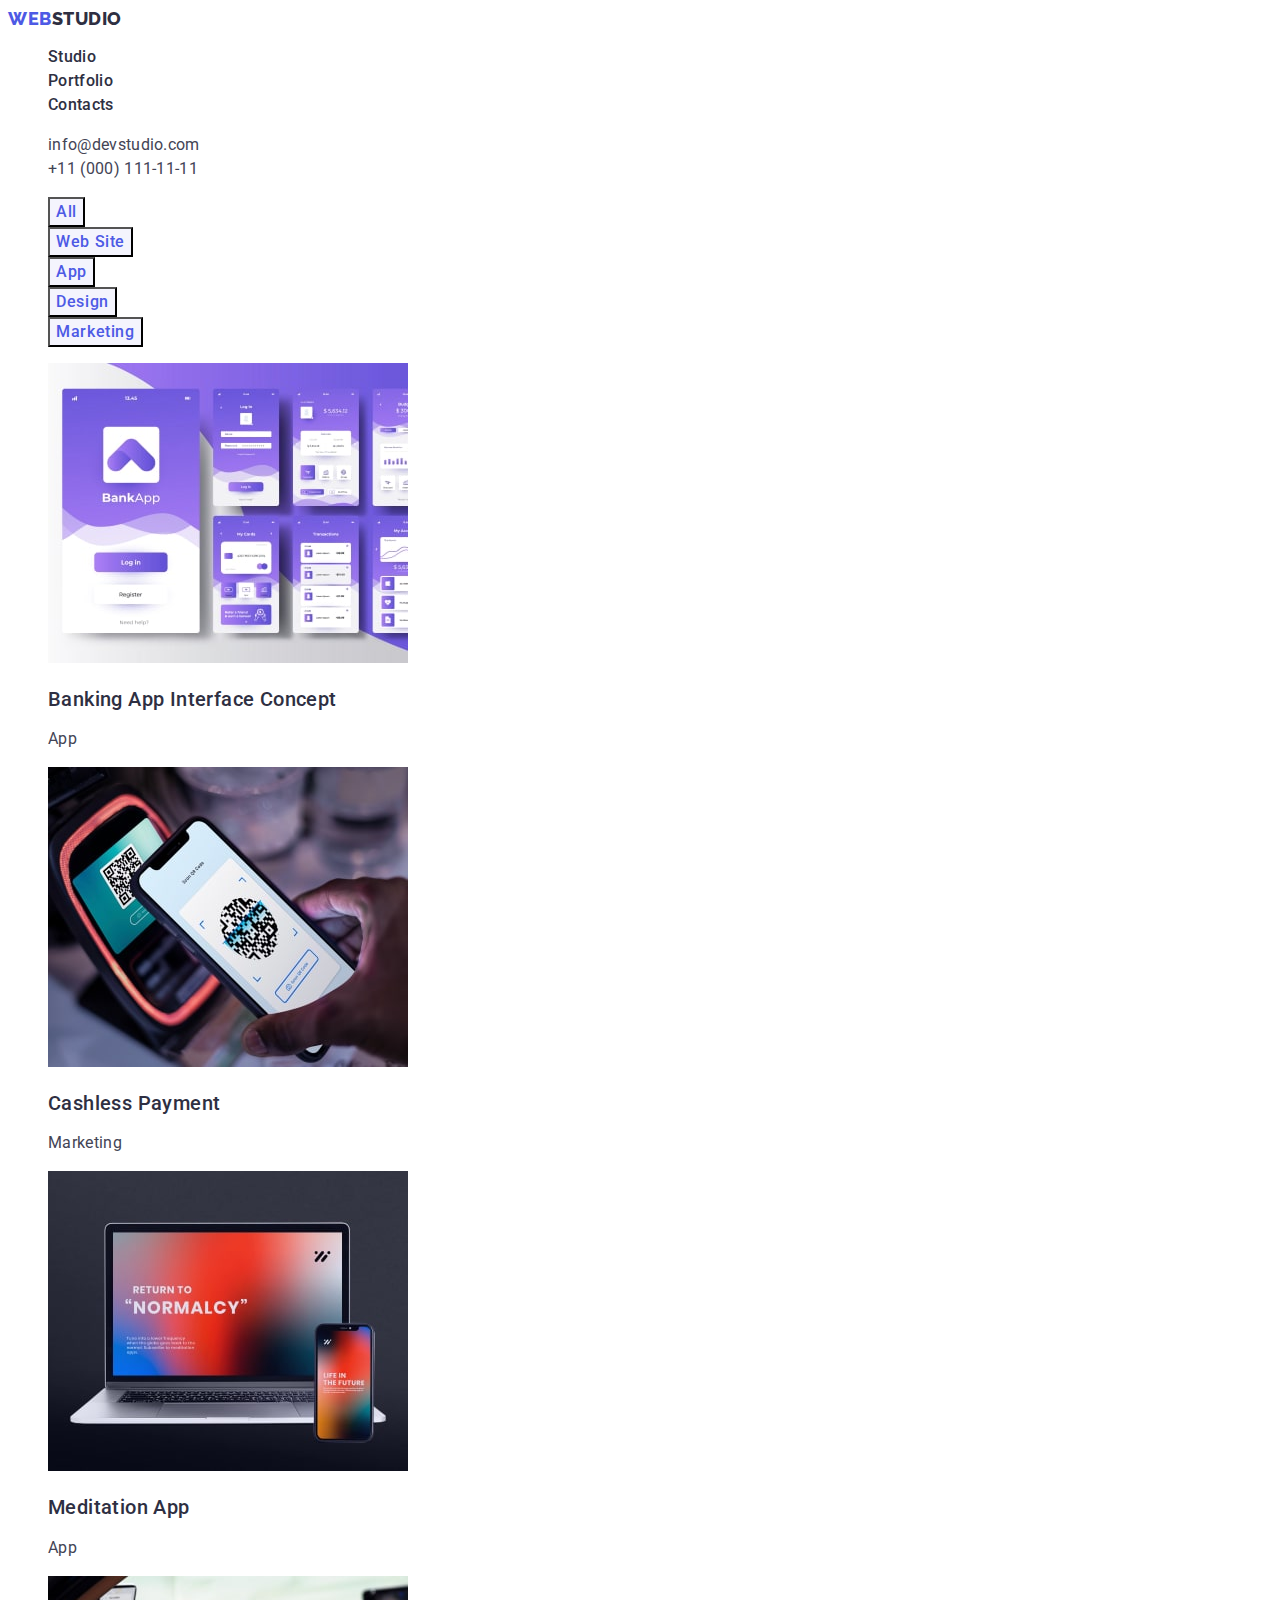
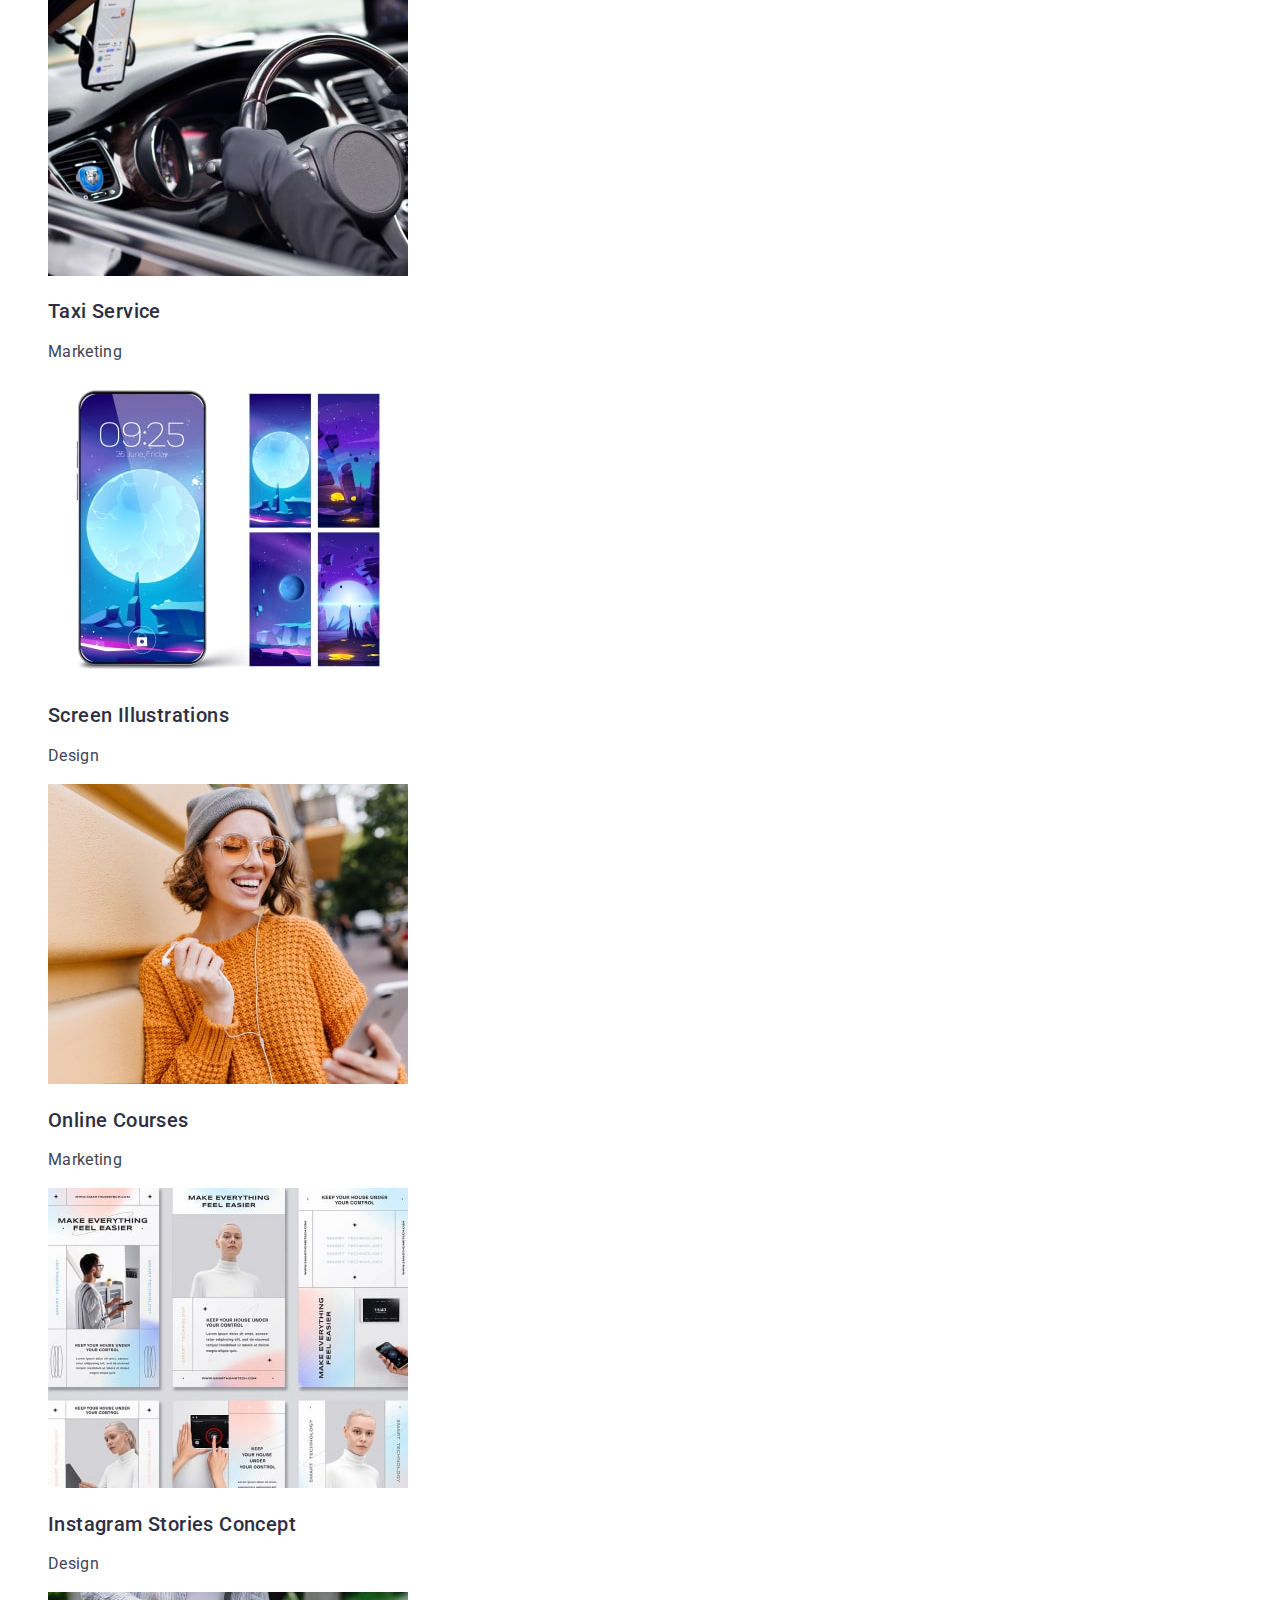
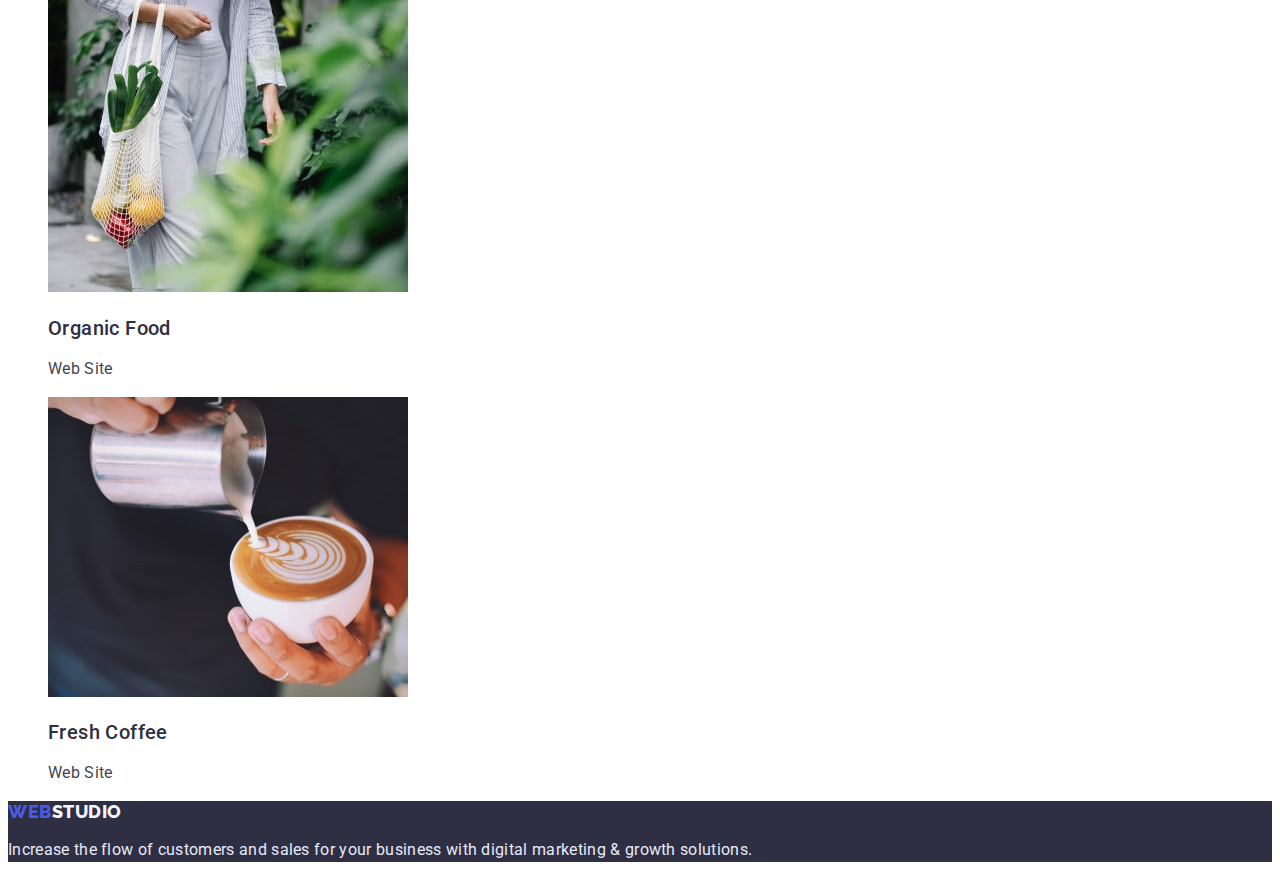
==== portfolio.html @ 9581b540 "Initial commit" ====
<!DOCTYPE html>
<html lang="en">

<head>
    <meta charset="UTF-8">
    <meta http-equiv="X-UA-Compatible" content="IE=edge">
    <meta name="viewport" content="width=device-width, initial-scale=1.0">
    <title>Document</title>
    <link rel="stylesheet" href="./css/styles.css">
    <link rel="preconnect" href="https://fonts.googleapis.com">
    <link rel="preconnect" href="https://fonts.gstatic.com" crossorigin>
    <link
        href="https://fonts.googleapis.com/css2?family=Raleway:wght@800&family=Roboto:wght@400;500;700;900&display=swap"
        rel="stylesheet">
</head>

<body>
    <header class="header">
        <nav class="header-nav">
            <a class="logo link" href=" ./index.html">Web<span class="logo-studio-header">Studio</span></a>
            <ul class="header-list list">
                <li class="header-item"> <a class="header-item-link link" href="./index.html">Studio</a></li>
                <li class="header-item"><a class="header-item-link link" href="./portfolio.html">Portfolio</a></li>
                <li class="header-item"><a class="header-item-link link" href="">Contacts</a></li>
            </ul>
        </nav>
        <address class="header-address">
            <ul class="address-list list">
                <li class="adress-list-item"> <a class="contact link" href=" mailto:info@devstudio.com">info@devstudio.com</a>
                </li>
                <li class="adress-list-item"><a class="contact link" href="tel:+110001111111">+11 (000)
                        111-11-11</a></li>
            </ul>
        </address>
    </header>
    <main>
        
        <section class="section-btn">
            <h1 hidden>text</h1>
            <ul class="list-btn list">
                <li><button type="button" class="btn">All</button> </li>
                <li><button type="button" class="btn">Web Site</button></li>
                <li><button type="button" class="btn">App</button></li>
                <li><button type="button" class="btn">Design</button></li>
                <li><button type="button" class="btn">Marketing</button></li>
            </ul>
            <ul class="projects-list list">
                <li class="projects-list-item">
                    <a class="projects-link link" href="">
                        <img src="./images/img-8.jpg" alt="Banking App Interface Concept" width="360" height="300">
                        <h2 class="projects-title list-title">Banking App Interface Concept</h2>
                        <p class="projects-text list-text">App</p>
                    </a>
                </li>
                <li class="projects-list-item">
                    <a class="projects-link link" href="">
                        <img src="./images/img-7.jpg" alt="Cashless Payment" width="360" height="300">
                        <h2 class="projects-title list-title">Cashless Payment</h2>
                        <p class="projects-text list-text">Marketing</p>
                    </a>
                </li>
                <li class="projects-list-item">
                    <a class="projects-link link" href="">
                        <img src="./images/img-6.jpg" alt="Meditation App" width="360" height="300">
                        <h2 class="projects-title list-title">Meditation App</h2>
                        <p class="projects-text list-text">App</p>
                    </a>
                </li>
                <li class="projects-list-item">
                    <a class="projects-link link" href="">
                        <img src="./images/img-5.jpg" alt="Taxi Service" width="360" height="300">
                        <h2 class="projects-title list-title">Taxi Service</h2>
                        <p class="projects-text list-text">Marketing</p>
                    </a>
                </li>
                <li class="projects-list-item">
                    <a class="projects-link link" href="">
                        <img src="./images/img-4.jpg" alt="Screen Illustrations" width="360" height="300">
                        <h2 class="projects-title list-title">Screen Illustrations</h2>
                        <p class="projects-text list-text">Design</p>
                    </a>
                </li>
                <li class="projects-list-item">
                    <a class="projects-link link" href="">
                    <img src="./images/img-3.jpg" alt="Online Courses" width="360" height="300">
                    <h2 class="projects-title list-title">Online Courses</h2>
                    <p class="projects-text list-text">Marketing</p>
                </a>
                </li>
                <li class="projects-list-item">
                    <a class="projects-link link" href="">
                        <img src="./images/img-2.jpg" alt="Instagram Stories Concept" width="360" height="300">
                        <h2 class="projects-title list-title">Instagram Stories Concept</h2>
                        <p class="projects-text list-text">Design</p>
                    </a>
                </li>
                <li class="projects-list-item">
                    <a class="projects-link link" href="">
                        <img src="./images/img-1.jpg" alt="Organic Food" width="360" height="300">
                        <h2 class="projects-title list-title">Organic Food</h2>
                        <p class="projects-text list-text">Web Site</p>
                    </a>
                </li>
                <li class="projects-list-item">
                    <a class="projects-link link" href="">
                        <img src="./images/img.jpg" alt="Fresh Coffee" width="360" height="300">
                        <h2 class="projects-title list-title">Fresh Coffee</h2>
                        <p class="projects-text list-text">Web Site</p>
                    </a>
                </li>
            </ul>
        </section>
    </main>

    <footer class="footer">
        <a class="logo link" href=" ./index.html">Web<span class="logo-studio-footer">Studio</span></a>
        <p class="footer-text">Increase the flow of customers and sales for your business with digital marketing &
            growth solutions.
        </p>
    </footer>
    

</body>

</html>
---- css/styles.css ----
:root {
	--color-iris: #4d5ae5;
	--color-ocean: #404bbf;
	--color-navy-blue: #2e2f42;
	--color-green: #31d0aa;
	--color-slate: #434455;
	--color-light-slate: #8e8f99;
	--color-cornflower: #e7e9fc;
	--color-cloud: #f4f4fd;
	--color-navy-blue-modal: #2e2f42;
	--color-grey: #2e2f42;
}
body {
    font-family: 'Roboto', sans-serif;
    color: var(--color-slate);
    font-size: 16px;  
    line-height: 1.5;
}
.link {
    text-decoration: none;
}
.list {
    list-style: none;
}

.btn {
    font-family: inherit;
    font-weight: 500;
    font-size: 16px;
    line-height: 1.5;
    display: flex;
    align-items: center;
    text-align: center;
    letter-spacing: 0.04em;
    color: var(--color-iris);
    background: var(--color-cloud);
    cursor: pointer;
}

.btn:hover,
.btn:focus {
    background: var(--color-ocean);
    color: #FFFFFF;
}

.section-title {
    font-size: 36px;
    line-height: 1.11;
    text-align: center;
    letter-spacing: 0.02em;
    text-transform: capitalize;
    color: var(--color-navy-blue);
}

.list-title {
    font-weight: 500;
    font-size: 20px;
    line-height: 1.2;
    letter-spacing: 0.02em;
    color: var(--color-navy-blue);
}
.list-text {
    font-size: 16px;
    line-height: 1.5;
    letter-spacing: 0.02em;
    color: var(--color-slate);
}

.logo {
    font-family: 'Raleway', sans-serif;
    font-weight: 800;
    font-size: 18px;
    line-height: 1.17;
    display: flex;
    align-items: center;
    letter-spacing: 0.03em;
    text-transform: uppercase;
    color: var(--color-iris);
}
/**-----Header-----**/
.logo-studio-header{
    color: var(--color-grey);
}

.header-list {}

.header-item-link {
    font-weight: 500;
    font-size: 16px;
    line-height: 1.5;
    letter-spacing: 0.02em;
    color: var(--color-grey)
}

.header-item-link:hover,
.header-item-link:focus {
    color: var(--color-ocean);
}


.contact {
    font-size: 16px;
    line-height: 1.5;
    letter-spacing: 0.02em;
    color: var(--color-slate);
}

.header-address {
    font-style: normal;
}
.contact:hover,
.contact:focus {
    color: var(--color-ocean);
}


/**-------Main-------**/
/* -----Section-one---*/
.section-one {
    background: var(--color-grey);
}
.caption {
    font-size: 56px;
    line-height: 1.07;
    text-align: center;
    letter-spacing: 0.02em;
    color: #FFFFFF;
}

.section-one-btn {
    font-family: inherit;
    font-weight: 500;
    font-size: 16px;
    line-height: 1.5;
    align-items: center;
    letter-spacing: 0.04em;
    color: #FFFFFF;
    background: var(--color-iris);
    cursor: pointer;
}

/**-------Team-------**/

.team {
    background: var(--color-cloud);
}

/**-------Footer-------**/
.footer {
    background-color: var(--color-grey);
}

.logo-studio-footer {
    color: var(--color-cloud);
}

.footer-text {
    font-size: 16px;
    line-height: 1.5;
    letter-spacing: 0.02em;
    color: var(--color-cornflower);
}

/*---------Portfolio---------- !*/
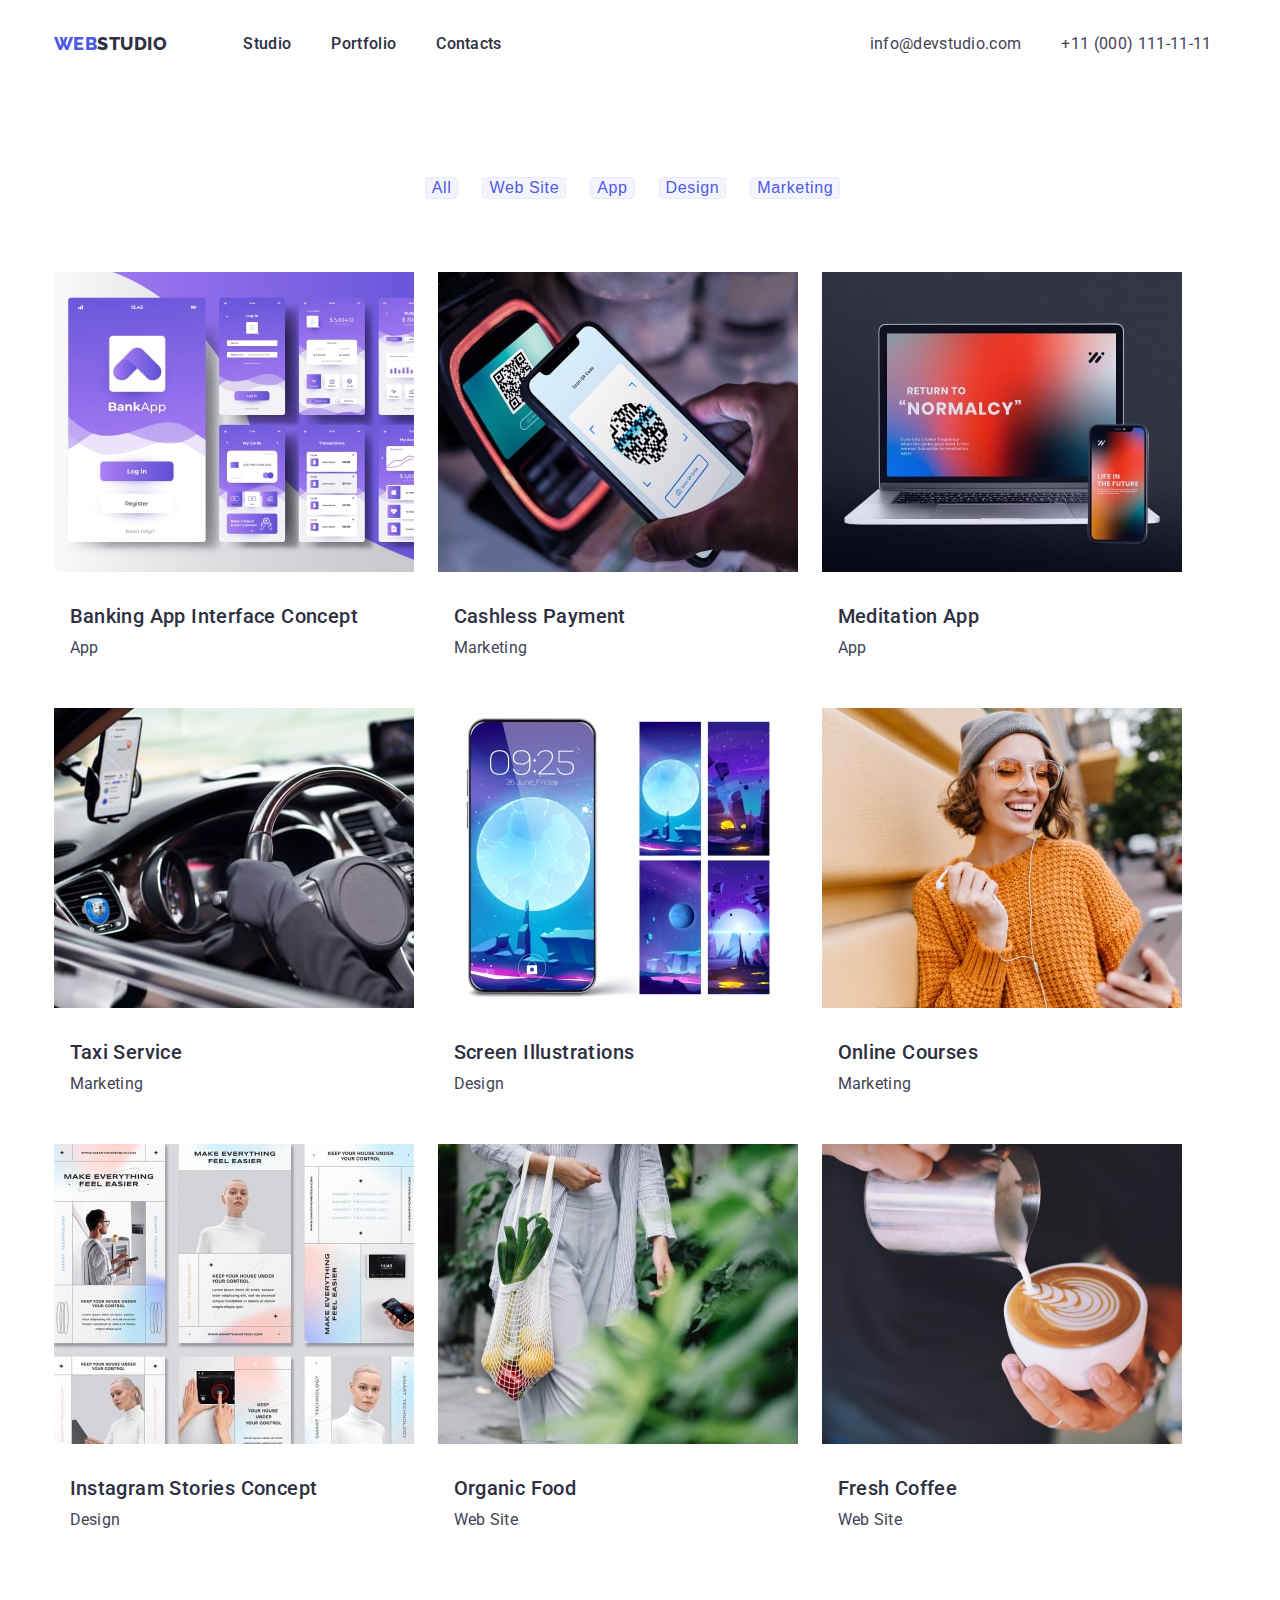
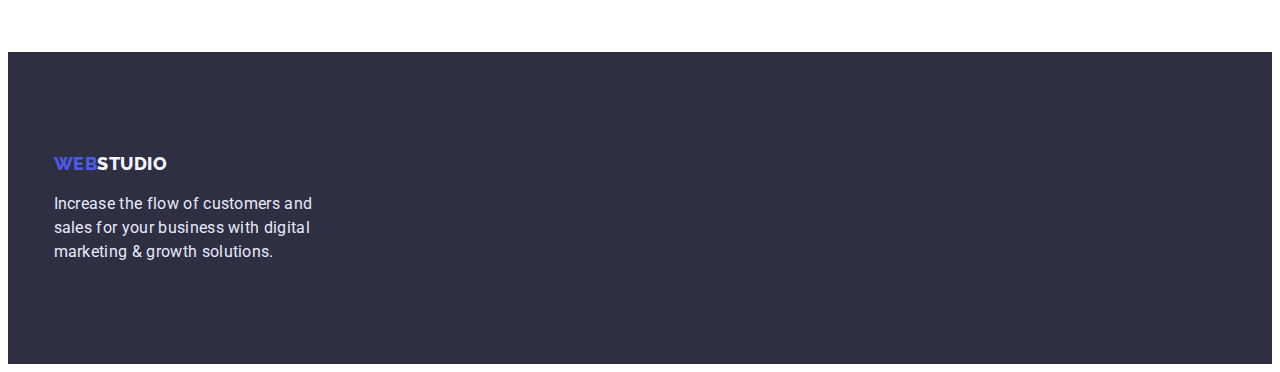
==== commit 7bd83668: "version 1" ====
--- a/portfolio.html
+++ b/portfolio.html
@@ -6,119 +6,131 @@
     <meta http-equiv="X-UA-Compatible" content="IE=edge">
     <meta name="viewport" content="width=device-width, initial-scale=1.0">
     <title>Document</title>
+    <link rel="stylesheet" href="https://cdnjs.cloudflare.com/ajax/libs/modern-normalize/1.1.0/modern-normalize.min.css"
+        integrity="sha512-wpPYUAdjBVSE4KJnH1VR1HeZfpl1ub8YT/NKx4PuQ5NmX2tKuGu6U/JRp5y+Y8XG2tV+wKQpNHVUX03MfMFn9Q=="
+        crossorigin="anonymous" referrerpolicy="no-referrer" />
     <link rel="stylesheet" href="./css/styles.css">
     <link rel="preconnect" href="https://fonts.googleapis.com">
     <link rel="preconnect" href="https://fonts.gstatic.com" crossorigin>
     <link
         href="https://fonts.googleapis.com/css2?family=Raleway:wght@800&family=Roboto:wght@400;500;700;900&display=swap"
         rel="stylesheet">
+
 </head>
 
 <body>
     <header class="header">
-        <nav class="header-nav">
-            <a class="logo link" href=" ./index.html">Web<span class="logo-studio-header">Studio</span></a>
-            <ul class="header-list list">
-                <li class="header-item"> <a class="header-item-link link" href="./index.html">Studio</a></li>
-                <li class="header-item"><a class="header-item-link link" href="./portfolio.html">Portfolio</a></li>
-                <li class="header-item"><a class="header-item-link link" href="">Contacts</a></li>
-            </ul>
-        </nav>
-        <address class="header-address">
-            <ul class="address-list list">
-                <li class="adress-list-item"> <a class="contact link" href=" mailto:info@devstudio.com">info@devstudio.com</a>
-                </li>
-                <li class="adress-list-item"><a class="contact link" href="tel:+110001111111">+11 (000)
-                        111-11-11</a></li>
-            </ul>
-        </address>
+        <div class="container header-container">
+            <nav class="header-nav">
+                <a class="logo link" href=" ./index.html">Web<span class="logo-studio-header">Studio</span></a>
+                <ul class="header-list list">
+                    <li class="header-item"> <a class="header-item-link link" href="./index.html">Studio</a></li>
+                    <li class="header-item"><a class="header-item-link link" href="./portfolio.html">Portfolio</a></li>
+                    <li class="header-item"><a class="header-item-link link" href="">Contacts</a></li>
+                </ul>
+            </nav>
+            <address class="header-address">
+                <ul class="address-list list">
+                    <li class="adress-list-item"> <a class="contact link"
+                            href=" mailto:info@devstudio.com">info@devstudio.com</a>
+                    </li>
+                    <li class="adress-list-item"><a class="contact link" href="tel:+110001111111">+11 (000)
+                            111-11-11</a></li>
+                </ul>
+            </address>
+        </div>
     </header>
     <main>
-        
+
         <section class="section-btn">
-            <h1 hidden>text</h1>
-            <ul class="list-btn list">
-                <li><button type="button" class="btn">All</button> </li>
-                <li><button type="button" class="btn">Web Site</button></li>
-                <li><button type="button" class="btn">App</button></li>
-                <li><button type="button" class="btn">Design</button></li>
-                <li><button type="button" class="btn">Marketing</button></li>
-            </ul>
-            <ul class="projects-list list">
-                <li class="projects-list-item">
-                    <a class="projects-link link" href="">
-                        <img src="./images/img-8.jpg" alt="Banking App Interface Concept" width="360" height="300">
-                        <h2 class="projects-title list-title">Banking App Interface Concept</h2>
-                        <p class="projects-text list-text">App</p>
-                    </a>
-                </li>
-                <li class="projects-list-item">
-                    <a class="projects-link link" href="">
-                        <img src="./images/img-7.jpg" alt="Cashless Payment" width="360" height="300">
-                        <h2 class="projects-title list-title">Cashless Payment</h2>
-                        <p class="projects-text list-text">Marketing</p>
-                    </a>
-                </li>
-                <li class="projects-list-item">
-                    <a class="projects-link link" href="">
-                        <img src="./images/img-6.jpg" alt="Meditation App" width="360" height="300">
-                        <h2 class="projects-title list-title">Meditation App</h2>
-                        <p class="projects-text list-text">App</p>
-                    </a>
-                </li>
-                <li class="projects-list-item">
-                    <a class="projects-link link" href="">
-                        <img src="./images/img-5.jpg" alt="Taxi Service" width="360" height="300">
-                        <h2 class="projects-title list-title">Taxi Service</h2>
-                        <p class="projects-text list-text">Marketing</p>
-                    </a>
-                </li>
-                <li class="projects-list-item">
-                    <a class="projects-link link" href="">
-                        <img src="./images/img-4.jpg" alt="Screen Illustrations" width="360" height="300">
-                        <h2 class="projects-title list-title">Screen Illustrations</h2>
-                        <p class="projects-text list-text">Design</p>
-                    </a>
-                </li>
-                <li class="projects-list-item">
-                    <a class="projects-link link" href="">
-                    <img src="./images/img-3.jpg" alt="Online Courses" width="360" height="300">
-                    <h2 class="projects-title list-title">Online Courses</h2>
-                    <p class="projects-text list-text">Marketing</p>
-                </a>
-                </li>
-                <li class="projects-list-item">
-                    <a class="projects-link link" href="">
-                        <img src="./images/img-2.jpg" alt="Instagram Stories Concept" width="360" height="300">
-                        <h2 class="projects-title list-title">Instagram Stories Concept</h2>
-                        <p class="projects-text list-text">Design</p>
-                    </a>
-                </li>
-                <li class="projects-list-item">
-                    <a class="projects-link link" href="">
-                        <img src="./images/img-1.jpg" alt="Organic Food" width="360" height="300">
-                        <h2 class="projects-title list-title">Organic Food</h2>
-                        <p class="projects-text list-text">Web Site</p>
-                    </a>
-                </li>
-                <li class="projects-list-item">
-                    <a class="projects-link link" href="">
-                        <img src="./images/img.jpg" alt="Fresh Coffee" width="360" height="300">
-                        <h2 class="projects-title list-title">Fresh Coffee</h2>
-                        <p class="projects-text list-text">Web Site</p>
-                    </a>
-                </li>
-            </ul>
+            <div class="container sectin-portfolio">
+                <h1 hidden>text</h1>
+                <ul class="list-btn list">
+                    <li><button type="button" class="btn">All</button> </li>
+                    <li><button type="button" class="btn">Web Site</button></li>
+                    <li><button type="button" class="btn">App</button></li>
+                    <li><button type="button" class="btn">Design</button></li>
+                    <li><button type="button" class="btn">Marketing</button></li>
+                </ul>
+                <ul class="projects-list list">
+                    <li class="projects-list-item">
+                        <a class="projects-link link" href="">
+                            <img src="./images/img-8.jpg" alt="Banking App Interface Concept" width="360" height="300">
+                            <h2 class="projects-title list-title">Banking App Interface Concept</h2>
+                            <p class="projects-text list-text">App</p>
+                        </a>
+                    </li>
+                    <li class="projects-list-item">
+                        <a class="projects-link link" href="">
+                            <img src="./images/img-7.jpg" alt="Cashless Payment" width="360" height="300">
+                            <h2 class="projects-title list-title">Cashless Payment</h2>
+                            <p class="projects-text list-text">Marketing</p>
+                        </a>
+                    </li>
+                    <li class="projects-list-item">
+                        <a class="projects-link link" href="">
+                            <img src="./images/img-6.jpg" alt="Meditation App" width="360" height="300">
+                            <h2 class="projects-title list-title">Meditation App</h2>
+                            <p class="projects-text list-text">App</p>
+                        </a>
+                    </li>
+                    <li class="projects-list-item">
+                        <a class="projects-link link" href="">
+                            <img src="./images/img-5.jpg" alt="Taxi Service" width="360" height="300">
+                            <h2 class="projects-title list-title">Taxi Service</h2>
+                            <p class="projects-text list-text">Marketing</p>
+                        </a>
+                    </li>
+                    <li class="projects-list-item">
+                        <a class="projects-link link" href="">
+                            <img src="./images/img-4.jpg" alt="Screen Illustrations" width="360" height="300">
+                            <h2 class="projects-title list-title">Screen Illustrations</h2>
+                            <p class="projects-text list-text">Design</p>
+                        </a>
+                    </li>
+                    <li class="projects-list-item">
+                        <a class="projects-link link" href="">
+                            <img src="./images/img-3.jpg" alt="Online Courses" width="360" height="300">
+                            <h2 class="projects-title list-title">Online Courses</h2>
+                            <p class="projects-text list-text">Marketing</p>
+                        </a>
+                    </li>
+                    <li class="projects-list-item">
+                        <a class="projects-link link" href="">
+                            <img src="./images/img-2.jpg" alt="Instagram Stories Concept" width="360" height="300">
+                            <h2 class="projects-title list-title">Instagram Stories Concept</h2>
+                            <p class="projects-text list-text">Design</p>
+                        </a>
+                    </li>
+                    <li class="projects-list-item">
+                        <a class="projects-link link" href="">
+                            <img src="./images/img-1.jpg" alt="Organic Food" width="360" height="300">
+                            <h2 class="projects-title list-title">Organic Food</h2>
+                            <p class="projects-text list-text">Web Site</p>
+                        </a>
+                    </li>
+                    <li class="projects-list-item">
+                        <a class="projects-link link" href="">
+                            <img src="./images/img.jpg" alt="Fresh Coffee" width="360" height="300">
+                            <h2 class="projects-title list-title">Fresh Coffee</h2>
+                            <p class="projects-text list-text">Web Site</p>
+                        </a>
+                    </li>
+                </ul>
         </section>
+        </div>
     </main>
 
     <footer class="footer">
-        <a class="logo link" href=" ./index.html">Web<span class="logo-studio-footer">Studio</span></a>
-        <p class="footer-text">Increase the flow of customers and sales for your business with digital marketing &
-            growth solutions.
-        </p>
+        <div class="container logo-footer-container">
+            <a class="logo link" href=" ./index.html">Web<span class="logo-studio-footer">Studio</span></a>
+            <p class="footer-text">Increase the flow of customers and sales for your business with digital marketing
+                &
+                growth solutions.
+            </p>
+        </div>
     </footer>
-    
+
 
 </body>
 
--- a/css/styles.css
+++ b/css/styles.css
@@ -16,6 +16,23 @@
     font-size: 16px;  
     line-height: 1.5;
 }
+p, h1, h2, h3, h4, h5, h6 {
+    margin: 0;
+}
+
+ul {
+    padding-left: 0;
+    margin: 0;
+}
+img {
+    display: block;
+}
+.container {
+    width: 1158px;
+    padding-left: 15 px;
+    padding-right: 15px;
+    margin: 0 auto;
+}
 .link {
     text-decoration: none;
 }
@@ -24,17 +41,15 @@
 }
 
 .btn {
-    font-family: inherit;
-    font-weight: 500;
-    font-size: 16px;
-    line-height: 1.5;
-    display: flex;
-    align-items: center;
+    font-weight: 500;
+    font-size: 16px;
     text-align: center;
     letter-spacing: 0.04em;
     color: var(--color-iris);
     background: var(--color-cloud);
     cursor: pointer;
+    border: 1px solid #E7E9FC;
+    border-radius: 4px;
 }
 
 .btn:hover,
@@ -61,7 +76,6 @@
 }
 .list-text {
     font-size: 16px;
-    line-height: 1.5;
     letter-spacing: 0.02em;
     color: var(--color-slate);
 }
@@ -70,26 +84,48 @@
     font-family: 'Raleway', sans-serif;
     font-weight: 800;
     font-size: 18px;
-    line-height: 1.17;
+    line-height: 1.33;
     display: flex;
     align-items: center;
     letter-spacing: 0.03em;
     text-transform: uppercase;
     color: var(--color-iris);
+
 }
 /**-----Header-----**/
+.header {
+    padding-top: 24px;
+    padding-bottom: 24px;
+}
+.header-container{
+    display: flex;
+}
+
+.header-nav {
+    display: flex;
+    align-items: center;
+    margin-right: auto;
+}
+.header-list {
+    display: flex;
+    gap: 40px;
+}
+
 .logo-studio-header{
+    margin-right: 76px;
     color: var(--color-grey);
 }
-
-.header-list {}
+.address-list {
+    display: flex;
+    gap: 40px;
+}
 
 .header-item-link {
     font-weight: 500;
     font-size: 16px;
-    line-height: 1.5;
-    letter-spacing: 0.02em;
-    color: var(--color-grey)
+    letter-spacing: 0.02em;
+    color: var(--color-grey);
+    
 }
 
 .header-item-link:hover,
@@ -100,7 +136,6 @@
 
 .contact {
     font-size: 16px;
-    line-height: 1.5;
     letter-spacing: 0.02em;
     color: var(--color-slate);
 }
@@ -115,8 +150,8 @@
 
 
 /**-------Main-------**/
-/* -----Section-one---*/
-.section-one {
+/* -----Hero---*/
+.hero {
     background: var(--color-grey);
 }
 .caption {
@@ -125,41 +160,119 @@
     text-align: center;
     letter-spacing: 0.02em;
     color: #FFFFFF;
-}
-
-.section-one-btn {
+    max-width: 500px;
+    margin: 0 auto;
+    padding-top: 188px;
+    padding-bottom: 48px;
+}
+
+.hero-btn {
     font-family: inherit;
     font-weight: 500;
     font-size: 16px;
-    line-height: 1.5;
     align-items: center;
     letter-spacing: 0.04em;
     color: #FFFFFF;
     background: var(--color-iris);
     cursor: pointer;
+    display: block;
+    margin: 0 auto;
+    box-shadow: 0px 4px 4px rgba(0, 0, 0, 0.15);
+    border-radius: 4px;
+}
+/* ------ Section-two ------ */
+.section-two-container {
+    display: flex;
+    padding-top: 120px;
+    padding-bottom: 120px;
+}
+.section-two-list {
+    display: flex;
+    gap: 24px;
+}
+.section-two-list-title {
+    padding-bottom: 8px;
+    
+}
+
+.section-three-list {
+    display: flex;
+    gap: 24px;
+    padding-top: 72px;
+    padding-bottom: 120px;
 }
 
 /**-------Team-------**/
 
 .team {
     background: var(--color-cloud);
+}
+.team-list {
+    display: flex;
+    gap: 24px;
+    padding-top: 72px;
+    padding-bottom: 120px;
+}
+.team-title {
+    padding-top: 120px;
+    margin: 0 auto;
+}
+.team-list-title {
+    display: block;
+    margin: 0 auto;
+    padding-top: 32px;
+    text-align: center;
+}
+.team-list-text {
+    text-align: center;
 }
 
 /**-------Footer-------**/
 .footer {
     background-color: var(--color-grey);
 }
-
+.logo-footer-container {
+   padding-top: 100px; 
+   padding-bottom: 100px;
+}
 .logo-studio-footer {
     color: var(--color-cloud);
+    
 }
 
 .footer-text {
     font-size: 16px;
-    line-height: 1.5;
     letter-spacing: 0.02em;
     color: var(--color-cornflower);
+    width: 264px;
+    margin-top: 16px;
+    
 }
 
 /*---------Portfolio---------- !*/
 
+.sectin-portfolio {
+    padding-bottom: 120px;
+}
+.projects-list {
+    display: flex;
+    flex-wrap: wrap;
+    row-gap: 48px;
+    column-gap: 24px;
+}
+
+.list-btn {
+    padding-top: 96px;
+    padding-bottom: 72px;
+    display: flex;
+    justify-content: center;
+    gap: 24px;
+}
+.projects-title {
+    margin-top: 32px;
+    margin-bottom: 8px;
+    padding-left: 16px;
+}
+.projects-text {
+    padding-left: 16px;
+}
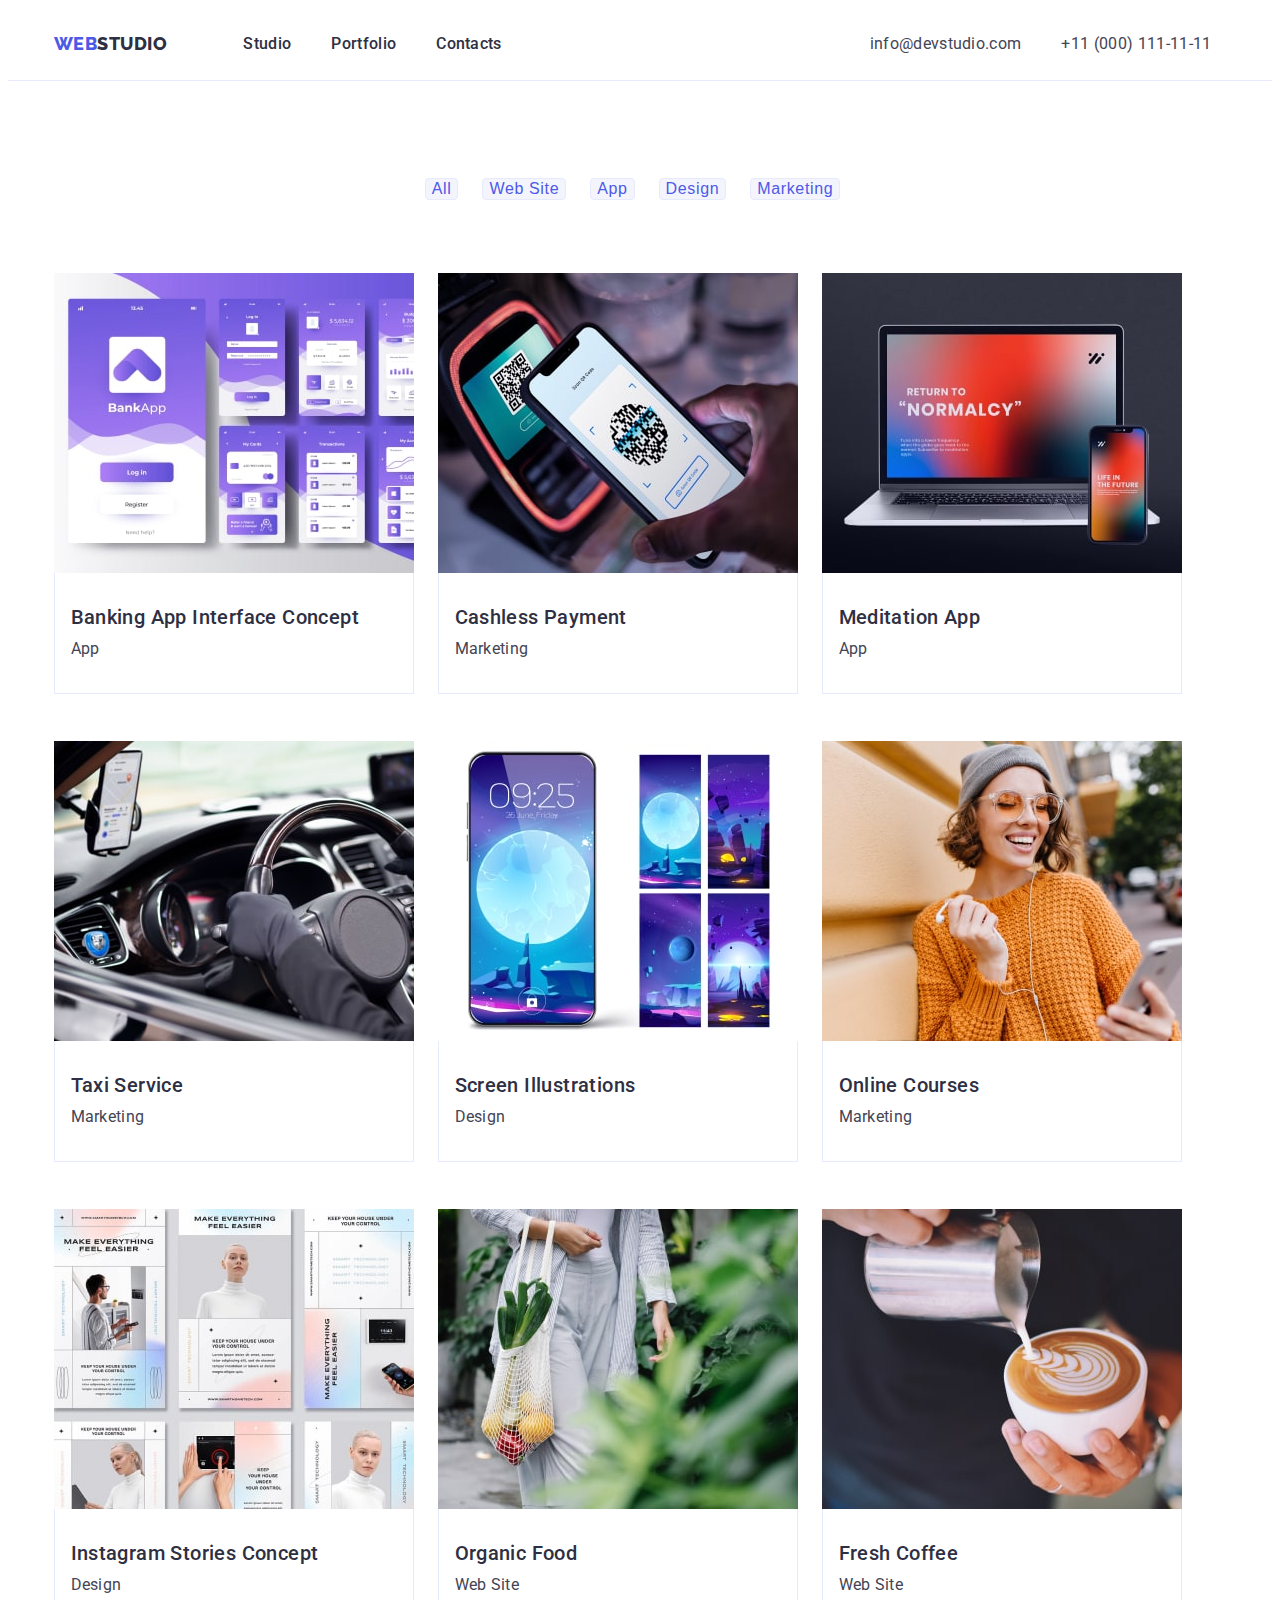
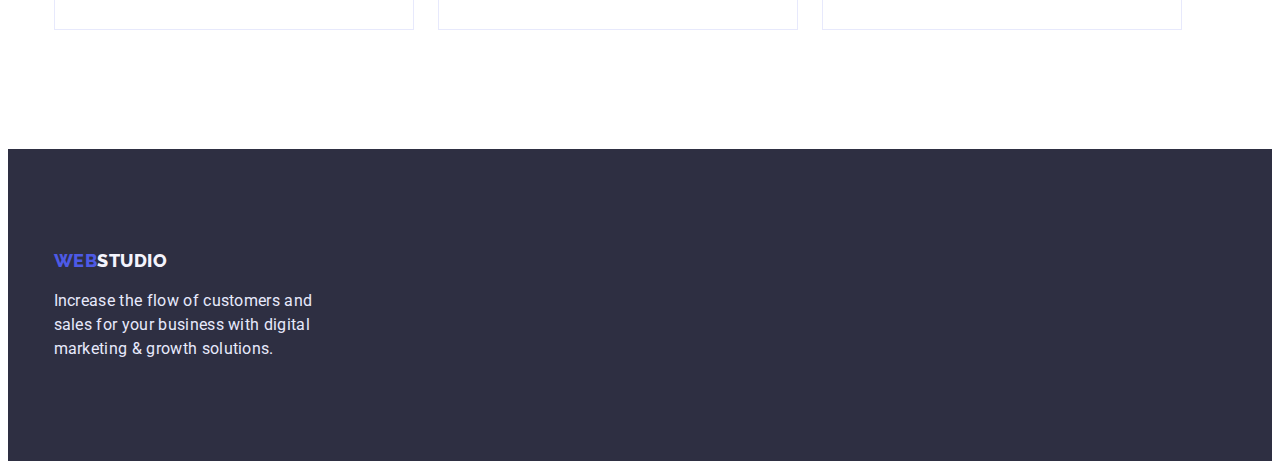
==== commit a767e07e: "final version 1" ====
--- a/portfolio.html
+++ b/portfolio.html
@@ -56,64 +56,82 @@
                     <li class="projects-list-item">
                         <a class="projects-link link" href="">
                             <img src="./images/img-8.jpg" alt="Banking App Interface Concept" width="360" height="300">
-                            <h2 class="projects-title list-title">Banking App Interface Concept</h2>
-                            <p class="projects-text list-text">App</p>
+                            <div class="projects-title-text">
+                                <h2 class="projects-title list-title">Banking App Interface Concept</h2>
+                                <p class="projects-text list-text">App</p>
+                            </div>
                         </a>
                     </li>
                     <li class="projects-list-item">
                         <a class="projects-link link" href="">
                             <img src="./images/img-7.jpg" alt="Cashless Payment" width="360" height="300">
-                            <h2 class="projects-title list-title">Cashless Payment</h2>
-                            <p class="projects-text list-text">Marketing</p>
+                            <div class="projects-title-text">
+                                <h2 class="projects-title list-title">Cashless Payment</h2>
+                                <p class="projects-text list-text">Marketing</p>
+                            </div>
                         </a>
                     </li>
                     <li class="projects-list-item">
                         <a class="projects-link link" href="">
                             <img src="./images/img-6.jpg" alt="Meditation App" width="360" height="300">
-                            <h2 class="projects-title list-title">Meditation App</h2>
-                            <p class="projects-text list-text">App</p>
+                            <div class="projects-title-text">
+                                <h2 class="projects-title list-title">Meditation App</h2>
+                                <p class="projects-text list-text">App</p>
+                            </div>
                         </a>
                     </li>
                     <li class="projects-list-item">
                         <a class="projects-link link" href="">
                             <img src="./images/img-5.jpg" alt="Taxi Service" width="360" height="300">
-                            <h2 class="projects-title list-title">Taxi Service</h2>
-                            <p class="projects-text list-text">Marketing</p>
+                            <div class="projects-title-text">
+                                <h2 class="projects-title list-title">Taxi Service</h2>
+                                <p class="projects-text list-text">Marketing</p>
+                            </div>
                         </a>
                     </li>
                     <li class="projects-list-item">
                         <a class="projects-link link" href="">
                             <img src="./images/img-4.jpg" alt="Screen Illustrations" width="360" height="300">
-                            <h2 class="projects-title list-title">Screen Illustrations</h2>
-                            <p class="projects-text list-text">Design</p>
+                            <div class="projects-title-text">
+                                <h2 class="projects-title list-title">Screen Illustrations</h2>
+                                <p class="projects-text list-text">Design</p>
+                            </div>
                         </a>
                     </li>
                     <li class="projects-list-item">
                         <a class="projects-link link" href="">
                             <img src="./images/img-3.jpg" alt="Online Courses" width="360" height="300">
-                            <h2 class="projects-title list-title">Online Courses</h2>
-                            <p class="projects-text list-text">Marketing</p>
+                            <div class="projects-title-text">
+                                <h2 class="projects-title list-title">Online Courses</h2>
+                                <p class="projects-text list-text">Marketing</p>
+                            </div>
                         </a>
                     </li>
                     <li class="projects-list-item">
                         <a class="projects-link link" href="">
                             <img src="./images/img-2.jpg" alt="Instagram Stories Concept" width="360" height="300">
-                            <h2 class="projects-title list-title">Instagram Stories Concept</h2>
-                            <p class="projects-text list-text">Design</p>
+                            <div class="projects-title-text">
+                                <h2 class="projects-title list-title">Instagram Stories Concept</h2>
+                                <p class="projects-text list-text">Design</p>
+                            </div>
                         </a>
                     </li>
                     <li class="projects-list-item">
                         <a class="projects-link link" href="">
                             <img src="./images/img-1.jpg" alt="Organic Food" width="360" height="300">
-                            <h2 class="projects-title list-title">Organic Food</h2>
-                            <p class="projects-text list-text">Web Site</p>
+                            <div class="projects-title-text">
+                                <h2 class="projects-title list-title">Organic Food</h2>
+                                <p class="projects-text list-text">Web Site</p>
+                            </div>
                         </a>
                     </li>
                     <li class="projects-list-item">
                         <a class="projects-link link" href="">
                             <img src="./images/img.jpg" alt="Fresh Coffee" width="360" height="300">
-                            <h2 class="projects-title list-title">Fresh Coffee</h2>
-                            <p class="projects-text list-text">Web Site</p>
+                            <div class="projects-title-text">
+                                <h2 class="projects-title list-title">Fresh Coffee</h2>
+                                <p class="projects-text list-text">Web Site</p>
+                            </div>
                         </a>
                     </li>
                 </ul>
--- a/css/styles.css
+++ b/css/styles.css
@@ -26,6 +26,8 @@
 }
 img {
     display: block;
+    max-width: 100%; 
+    height: auto;
 }
 .container {
     width: 1158px;
@@ -56,6 +58,8 @@
 .btn:focus {
     background: var(--color-ocean);
     color: #FFFFFF;
+    border: none;
+    box-shadow: 0px 3px 1px rgba(0, 0, 0, 0.1), 0px 2px 1px rgba(0, 0, 0, 0.08), 0px 2px 2px rgba(0, 0, 0, 0.12);
 }
 
 .section-title {
@@ -96,6 +100,7 @@
 .header {
     padding-top: 24px;
     padding-bottom: 24px;
+    border-bottom: 1px solid #E7E9FC;
 }
 .header-container{
     display: flex;
@@ -153,6 +158,7 @@
 /* -----Hero---*/
 .hero {
     background: var(--color-grey);
+    padding: 180px 0;
 }
 .caption {
     font-size: 56px;
@@ -162,8 +168,7 @@
     color: #FFFFFF;
     max-width: 500px;
     margin: 0 auto;
-    padding-top: 188px;
-    padding-bottom: 48px;
+    margin-bottom: 48px;
 }
 
 .hero-btn {
@@ -177,8 +182,11 @@
     cursor: pointer;
     display: block;
     margin: 0 auto;
+    min-width: 169px;
+    height: 56px;
     box-shadow: 0px 4px 4px rgba(0, 0, 0, 0.15);
     border-radius: 4px;
+    border: none;
 }
 /* ------ Section-two ------ */
 .section-two-container {
@@ -217,16 +225,21 @@
     padding-top: 120px;
     margin: 0 auto;
 }
+
+
+.team-list-item {
+    box-shadow: 0px 1px 6px rgba(46, 47, 66, 0.08), 0px 1px 1px rgba(46, 47, 66, 0.16), 0px 2px 1px rgba(46, 47, 66, 0.08);
+    border-radius: 0px 0px 4px 4px;
+    width: calc((1140 - 3*40)/4);
+}
+.team-list-title-text {
+    text-align: center;
+    padding: 32px 16px;
+    margin: 0 auto;
+}
 .team-list-title {
-    display: block;
-    margin: 0 auto;
-    padding-top: 32px;
-    text-align: center;
-}
-.team-list-text {
-    text-align: center;
-}
-
+    margin-bottom: 8px;
+}
 /**-------Footer-------**/
 .footer {
     background-color: var(--color-grey);
@@ -251,7 +264,7 @@
 
 /*---------Portfolio---------- !*/
 
-.sectin-portfolio {
+.section-portfolio {
     padding-bottom: 120px;
 }
 .projects-list {
@@ -259,20 +272,31 @@
     flex-wrap: wrap;
     row-gap: 48px;
     column-gap: 24px;
-}
-
+    padding-bottom: 120px;
+    max-width: calc((100% - 48) / 3);
+}
+.projects-list-item {
+    width: 360px;
+    height: 420px;
+    background: #FFFFFF;
+}
 .list-btn {
     padding-top: 96px;
     padding-bottom: 72px;
+    border: none;
     display: flex;
     justify-content: center;
     gap: 24px;
 }
 .projects-title {
-    margin-top: 32px;
     margin-bottom: 8px;
+}
+
+.projects-title-text {
     padding-left: 16px;
-}
-.projects-text {
-    padding-left: 16px;
-}
+    padding-bottom: 32px;
+    padding-top: 32px;
+    border-right: 1px solid #E7E9FC;
+    border-left: 1px solid #E7E9FC;
+    border-bottom: 1px solid #E7E9FC;
+}
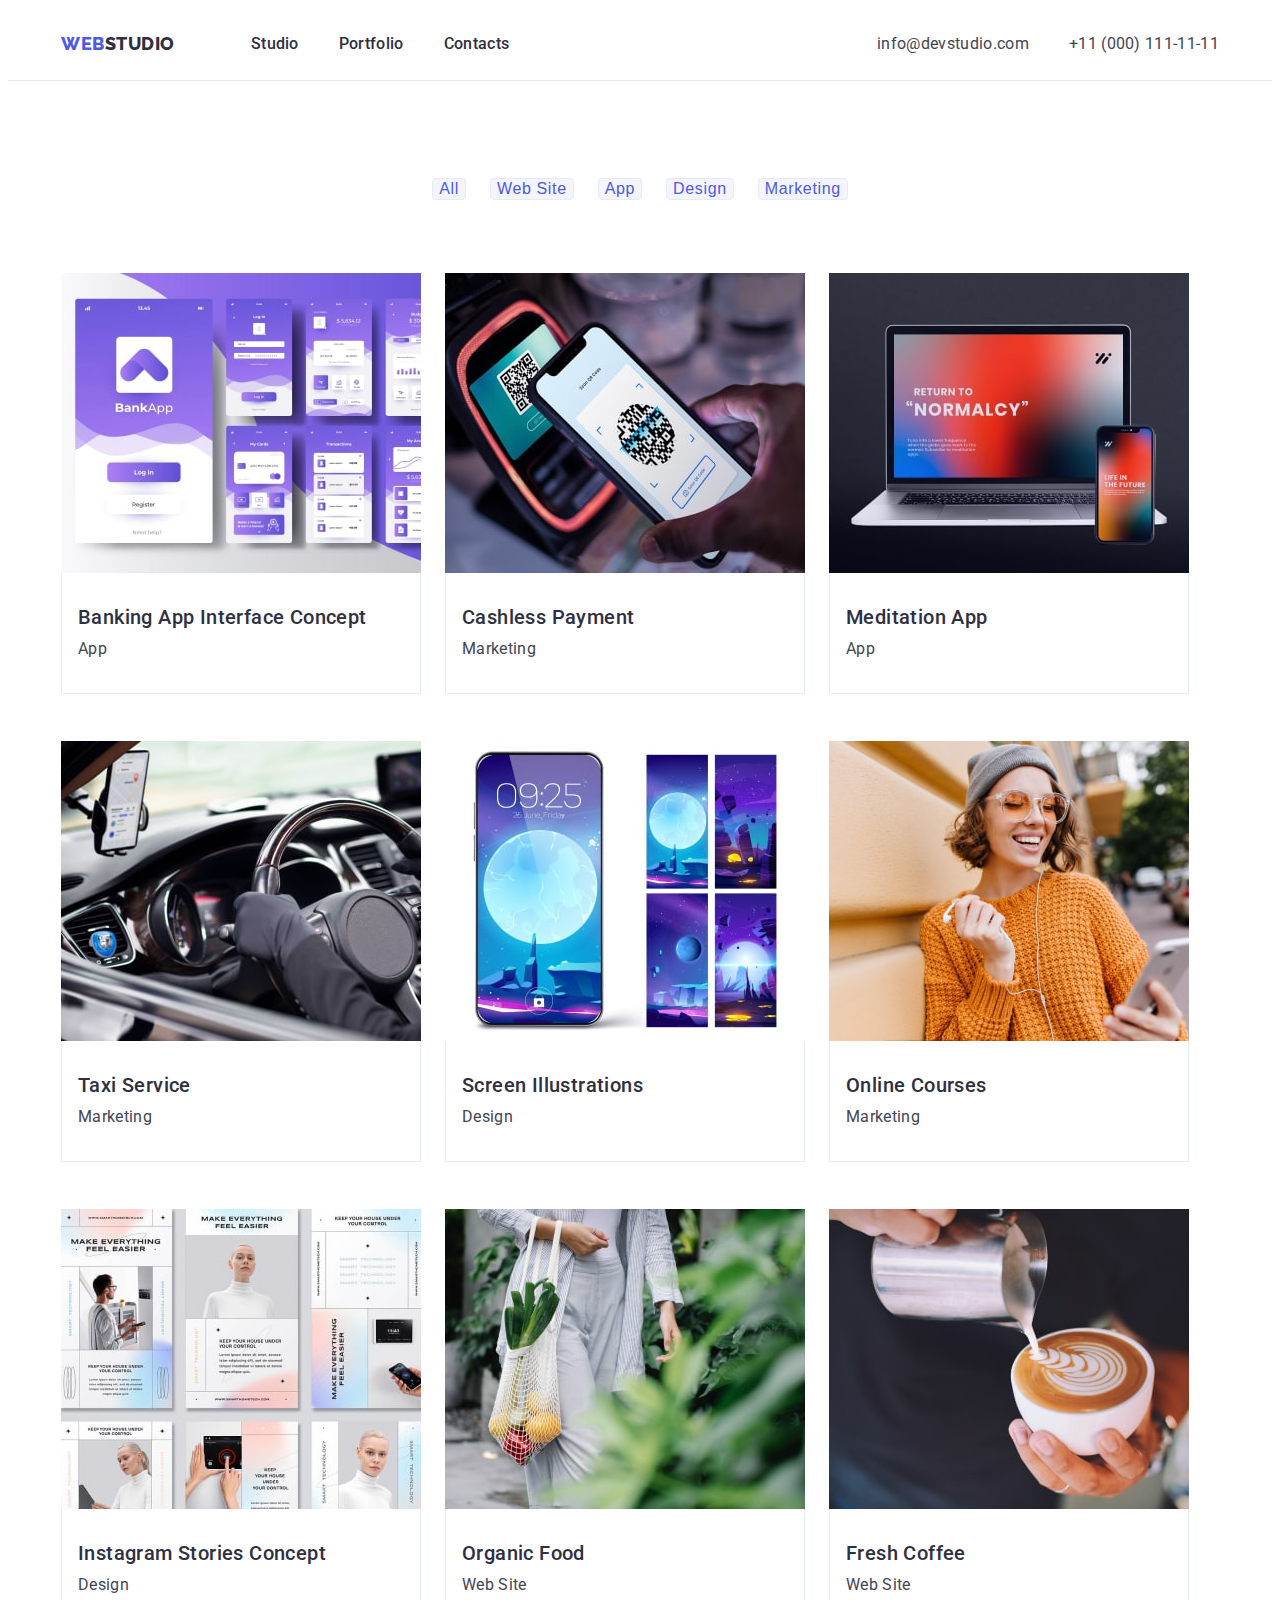
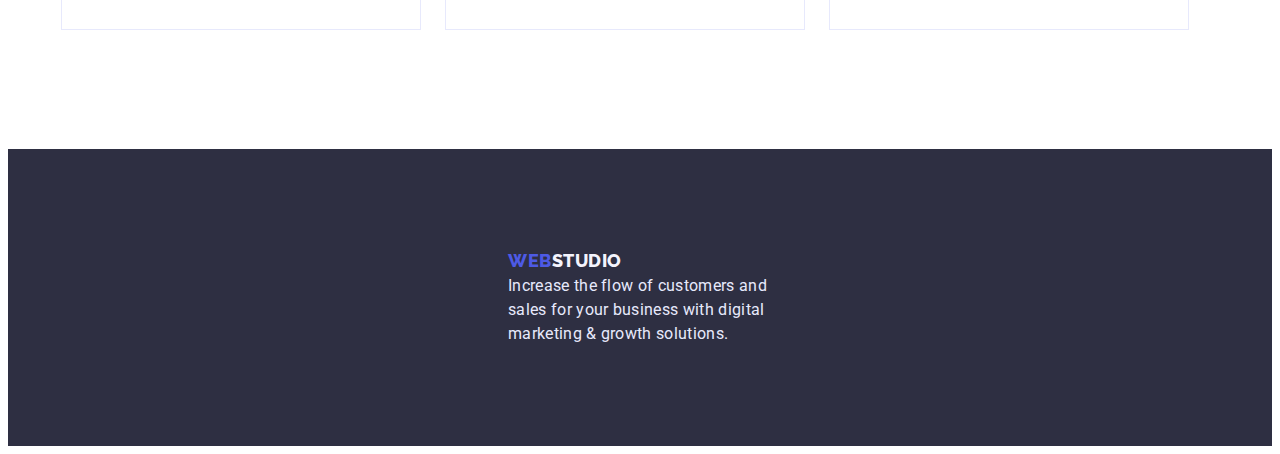
==== commit 9b0b079c: "final version 2" ====
--- a/portfolio.html
+++ b/portfolio.html
@@ -42,9 +42,9 @@
     </header>
     <main>
 
-        <section class="section-btn">
+        <section class="section portfolio">
             <div class="container sectin-portfolio">
-                <h1 hidden>text</h1>
+                <h1 class="visually-hidden">text</h1>
                 <ul class="list-btn list">
                     <li><button type="button" class="btn">All</button> </li>
                     <li><button type="button" class="btn">Web Site</button></li>
--- a/css/styles.css
+++ b/css/styles.css
@@ -31,7 +31,7 @@
 }
 .container {
     width: 1158px;
-    padding-left: 15 px;
+    padding-left: 15px;
     padding-right: 15px;
     margin: 0 auto;
 }
@@ -69,6 +69,7 @@
     letter-spacing: 0.02em;
     text-transform: capitalize;
     color: var(--color-navy-blue);
+    margin-bottom: 72px;
 }
 
 .list-title {
@@ -89,12 +90,14 @@
     font-weight: 800;
     font-size: 18px;
     line-height: 1.33;
-    display: flex;
-    align-items: center;
     letter-spacing: 0.03em;
     text-transform: uppercase;
     color: var(--color-iris);
-
+}
+
+.section {
+    padding-top: 120px;
+    padding-bottom: 120px
 }
 /**-----Header-----**/
 .header {
@@ -117,8 +120,8 @@
 }
 
 .logo-studio-header{
+    color: var(--color-grey);
     margin-right: 76px;
-    color: var(--color-grey);
 }
 .address-list {
     display: flex;
@@ -189,10 +192,20 @@
     border: none;
 }
 /* ------ Section-two ------ */
+.visually-hidden {
+    position: absolute;
+    width: 1px;
+    height: 1px;
+    margin: -1px;
+    border: 0;
+    padding: 0;
+    white-space: nowrap;
+    clip-path: inset(100%);
+    clip: rect(0 0 0 0);
+    overflow: hidden;
+}
 .section-two-container {
     display: flex;
-    padding-top: 120px;
-    padding-bottom: 120px;
 }
 .section-two-list {
     display: flex;
@@ -202,12 +215,16 @@
     padding-bottom: 8px;
     
 }
+.section.about {
+    padding-top: 0;
+}
+.section-three-title {
+    padding-bottom: 120px
+}
 
 .section-three-list {
     display: flex;
     gap: 24px;
-    padding-top: 72px;
-    padding-bottom: 120px;
 }
 
 /**-------Team-------**/
@@ -218,19 +235,13 @@
 .team-list {
     display: flex;
     gap: 24px;
-    padding-top: 72px;
-    padding-bottom: 120px;
-}
-.team-title {
-    padding-top: 120px;
-    margin: 0 auto;
-}
-
+}
 
 .team-list-item {
     box-shadow: 0px 1px 6px rgba(46, 47, 66, 0.08), 0px 1px 1px rgba(46, 47, 66, 0.16), 0px 2px 1px rgba(46, 47, 66, 0.08);
     border-radius: 0px 0px 4px 4px;
-    width: calc((1140 - 3*40)/4);
+    width: calc((100% - 72px)/4);
+    background-color: #FFFFFF;
 }
 .team-list-title-text {
     text-align: center;
@@ -243,37 +254,31 @@
 /**-------Footer-------**/
 .footer {
     background-color: var(--color-grey);
-}
-.logo-footer-container {
-   padding-top: 100px; 
-   padding-bottom: 100px;
-}
+    padding: 100px 0;
+}
+
 .logo-studio-footer {
     color: var(--color-cloud);
-    
-}
-
+    margin-bottom: 16px;  
+}
+.logo-footer-container {
+    width: 264px;
+}
 .footer-text {
     font-size: 16px;
     letter-spacing: 0.02em;
     color: var(--color-cornflower);
-    width: 264px;
-    margin-top: 16px;
-    
 }
 
 /*---------Portfolio---------- !*/
-
-.section-portfolio {
-    padding-bottom: 120px;
+.section.portfolio {
+    padding-top: 96px;
 }
 .projects-list {
     display: flex;
     flex-wrap: wrap;
     row-gap: 48px;
     column-gap: 24px;
-    padding-bottom: 120px;
-    max-width: calc((100% - 48) / 3);
 }
 .projects-list-item {
     width: 360px;
@@ -281,8 +286,7 @@
     background: #FFFFFF;
 }
 .list-btn {
-    padding-top: 96px;
-    padding-bottom: 72px;
+    margin-bottom: 72px;
     border: none;
     display: flex;
     justify-content: center;
@@ -296,6 +300,7 @@
     padding-left: 16px;
     padding-bottom: 32px;
     padding-top: 32px;
+    padding-right: 16px;
     border-right: 1px solid #E7E9FC;
     border-left: 1px solid #E7E9FC;
     border-bottom: 1px solid #E7E9FC;
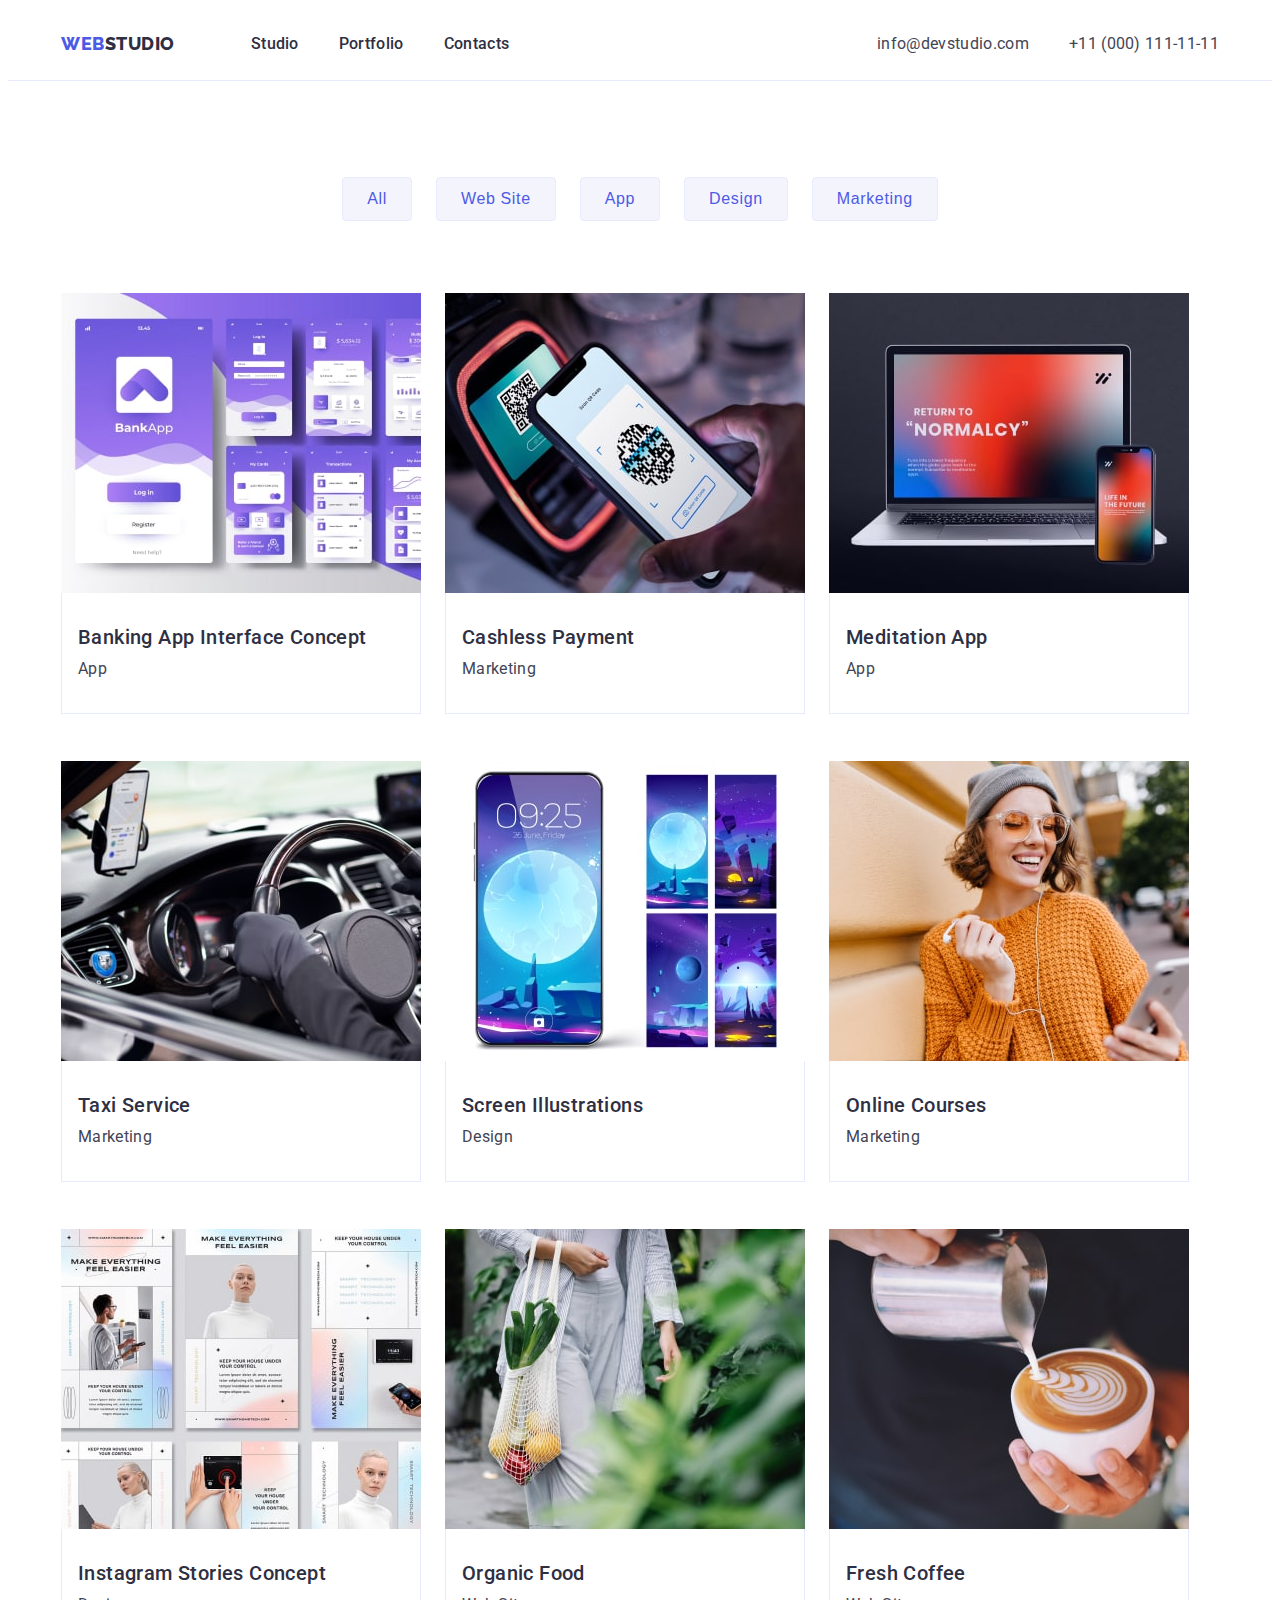
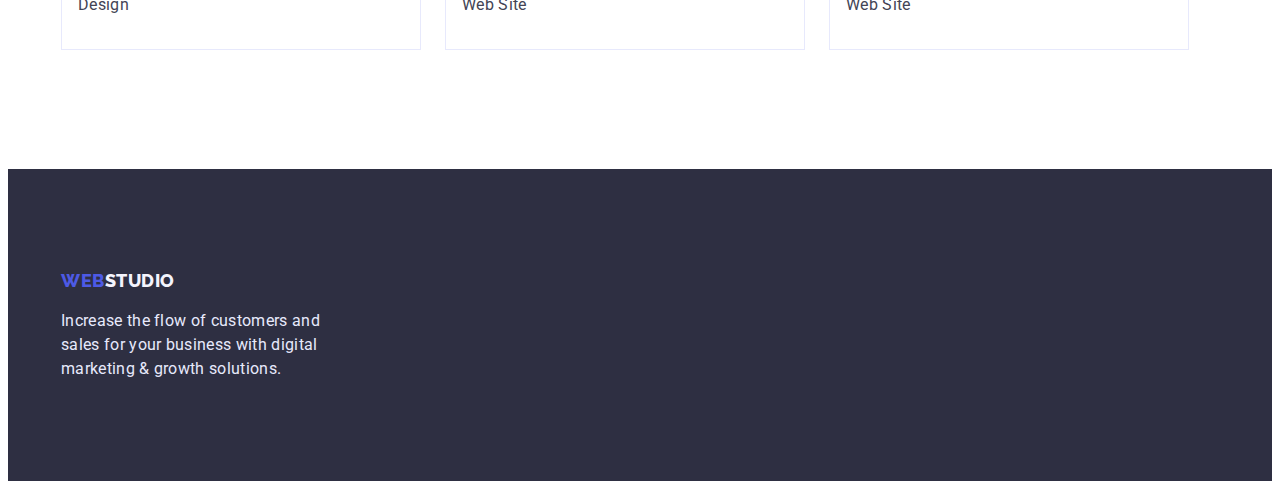
==== commit 7700d1f3: "final version 3" ====
--- a/portfolio.html
+++ b/portfolio.html
@@ -46,11 +46,11 @@
             <div class="container sectin-portfolio">
                 <h1 class="visually-hidden">text</h1>
                 <ul class="list-btn list">
-                    <li><button type="button" class="btn">All</button> </li>
-                    <li><button type="button" class="btn">Web Site</button></li>
-                    <li><button type="button" class="btn">App</button></li>
-                    <li><button type="button" class="btn">Design</button></li>
-                    <li><button type="button" class="btn">Marketing</button></li>
+                    <li><button type="button" class="btn btn-portfolio">All</button> </li>
+                    <li><button type="button" class="btn btn-portfolio">Web Site</button></li>
+                    <li><button type="button" class="btn btn-portfolio">App</button></li>
+                    <li><button type="button" class="btn btn-portfolio">Design</button></li>
+                    <li><button type="button" class="btn btn-portfolio">Marketing</button></li>
                 </ul>
                 <ul class="projects-list list">
                     <li class="projects-list-item">
@@ -140,12 +140,14 @@
     </main>
 
     <footer class="footer">
-        <div class="container logo-footer-container">
-            <a class="logo link" href=" ./index.html">Web<span class="logo-studio-footer">Studio</span></a>
-            <p class="footer-text">Increase the flow of customers and sales for your business with digital marketing
-                &
-                growth solutions.
-            </p>
+        <div class="container">
+            <div class="logo-footer-container">
+                <a class="logo link " href=" ./index.html">Web<span class="logo-studio-footer">Studio</span></a>
+                <p class="footer-text">Increase the flow of customers and sales for your business with digital marketing
+                    &
+                    growth solutions.
+                </p>
+            </div>
         </div>
     </footer>
 
--- a/css/styles.css
+++ b/css/styles.css
@@ -40,6 +40,8 @@
 }
 .list {
     list-style: none;
+    margin: 0;
+    padding: 0;
 }
 
 .btn {
@@ -58,7 +60,7 @@
 .btn:focus {
     background: var(--color-ocean);
     color: #FFFFFF;
-    border: none;
+    border: var(--color-ocean);
     box-shadow: 0px 3px 1px rgba(0, 0, 0, 0.1), 0px 2px 1px rgba(0, 0, 0, 0.08), 0px 2px 2px rgba(0, 0, 0, 0.12);
 }
 
@@ -186,7 +188,7 @@
     display: block;
     margin: 0 auto;
     min-width: 169px;
-    height: 56px;
+    padding: 16px 32px;
     box-shadow: 0px 4px 4px rgba(0, 0, 0, 0.15);
     border-radius: 4px;
     border: none;
@@ -211,15 +213,17 @@
     display: flex;
     gap: 24px;
 }
+
+.section-two-item {
+    width: calc((100% - 48px)/3);
+}
+
 .section-two-list-title {
     padding-bottom: 8px;
     
 }
 .section.about {
     padding-top: 0;
-}
-.section-three-title {
-    padding-bottom: 120px
 }
 
 .section-three-list {
@@ -243,6 +247,7 @@
     width: calc((100% - 72px)/4);
     background-color: #FFFFFF;
 }
+
 .team-list-title-text {
     text-align: center;
     padding: 32px 16px;
@@ -259,6 +264,7 @@
 
 .logo-studio-footer {
     color: var(--color-cloud);
+    display: inline-block;
     margin-bottom: 16px;  
 }
 .logo-footer-container {
@@ -291,6 +297,9 @@
     display: flex;
     justify-content: center;
     gap: 24px;
+}
+.btn.btn-portfolio {
+    padding: 12px 24px;
 }
 .projects-title {
     margin-bottom: 8px;
